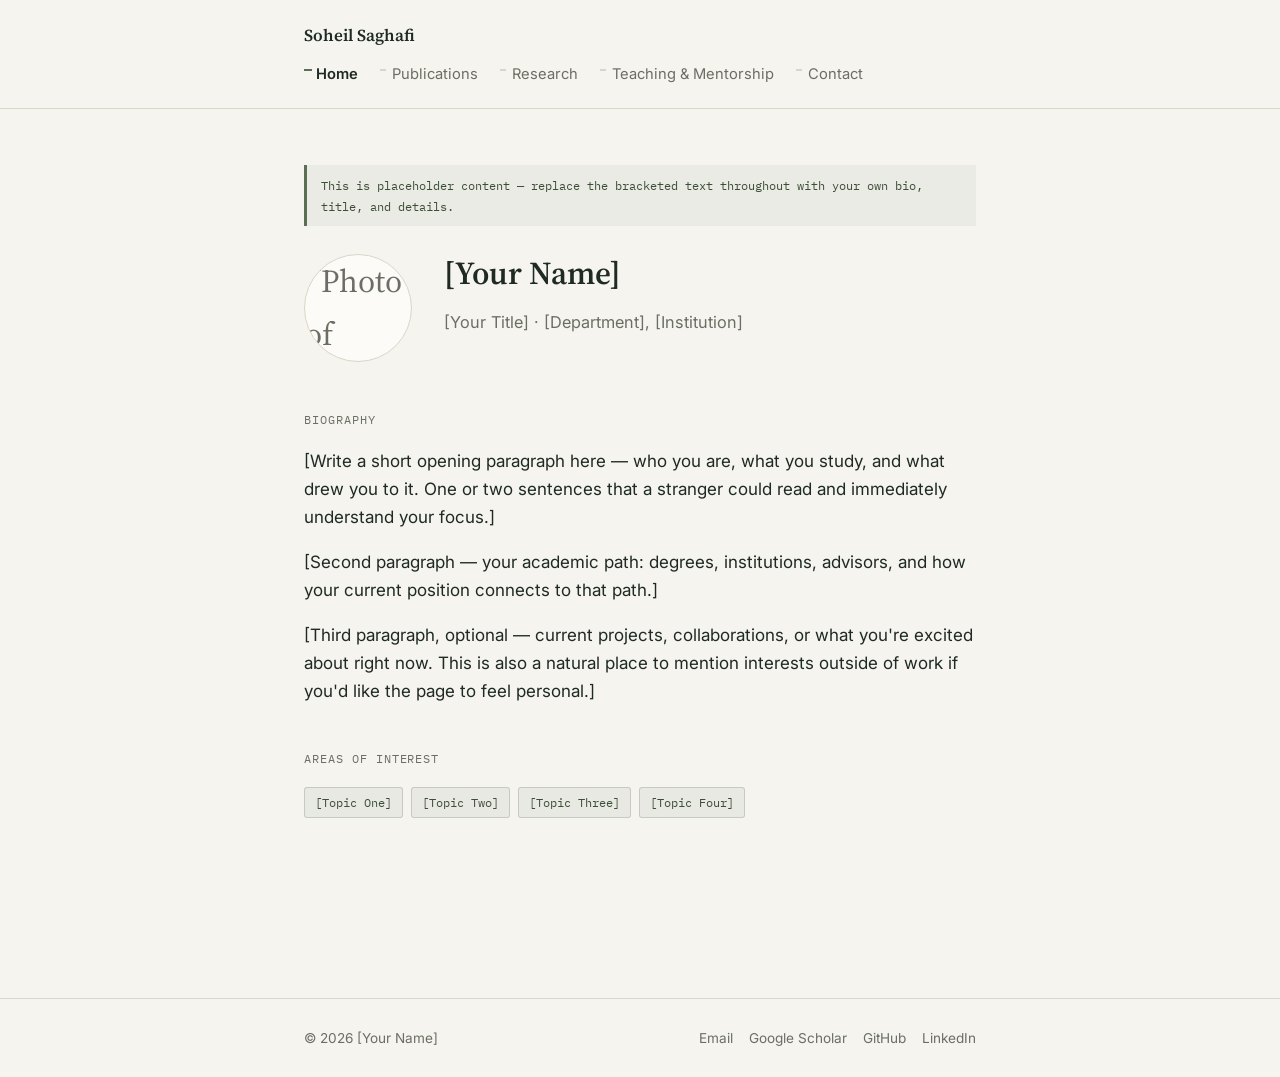
==== index.html @ a0cdc6de "Update index.html" ====
<!DOCTYPE html>
<html lang="en">
<head>
<meta charset="UTF-8">
<meta name="viewport" content="width=device-width, initial-scale=1.0">
<title>Soheil Saghafi</title>
<meta name="description" content="Personal academic site of Soheil Saghafi — biography, publications, research, teaching and mentorship, and contact information.">
<link rel="preconnect" href="https://fonts.googleapis.com">
<link href="https://fonts.googleapis.com/css2?family=Source+Serif+4:wght@400;600;700&family=Inter:wght@400;500;600&family=IBM+Plex+Mono:wght@400;500&display=swap" rel="stylesheet">
<link rel="stylesheet" href="style.css">
</head>
<body>
 
<header class="site-header">
  <div class="nav-wrap">
    <a class="site-name" href="index.html">Soheil Saghafi</a>
    <nav class="site-nav">
      <a href="index.html" class="active">Home</a>
      <a href="publications.html">Publications</a>
      <a href="research.html">Research</a>
      <a href="teaching.html">Teaching &amp; Mentorship</a>
      <a href="contact.html">Contact</a>
    </nav>
  </div>
</header>
 
<main>
 
  <p class="placeholder-note">This is placeholder content — replace the bracketed text throughout with your own bio, title, and details.</p>
 
  <div class="hero">
    <div class="avatar">
      <img src="IMG.JPG" alt="Photo of [Your Name]">
    </div>
    <div>
      <h1>[Your Name]</h1>
      <p class="role">[Your Title] &middot; [Department], [Institution]</p>
    </div>
  </div>
 
  <section>
    <p class="eyebrow">Biography</p>
    <p>
      [Write a short opening paragraph here — who you are, what you study, and what
      drew you to it. One or two sentences that a stranger could read and immediately
      understand your focus.]
    </p>
    <p>
      [Second paragraph — your academic path: degrees, institutions, advisors,
      and how your current position connects to that path.]
    </p>
    <p>
      [Third paragraph, optional — current projects, collaborations, or what
      you're excited about right now. This is also a natural place to mention
      interests outside of work if you'd like the page to feel personal.]
    </p>
  </section>
 
  <section>
    <p class="eyebrow">Areas of Interest</p>
    <div class="tag-row">
      <span class="tag">[Topic One]</span>
      <span class="tag">[Topic Two]</span>
      <span class="tag">[Topic Three]</span>
      <span class="tag">[Topic Four]</span>
    </div>
  </section>
 
</main>
 
<footer class="site-footer">
  <div class="footer-wrap">
    <span>&copy; <span id="year"></span> [Your Name]</span>
    <span class="footer-links">
      <a href="mailto:you@example.com">Email</a>
      <a href="#">Google Scholar</a>
      <a href="#">GitHub</a>
      <a href="#">LinkedIn</a>
    </span>
  </div>
</footer>
 
<script>document.getElementById('year').textContent = new Date().getFullYear();</script>
</body>
</html>
---- style.css ----
/* ===================================================================
   Soheil Saghafi — personal academic site
   Token system:
   Color   — paper #F5F4EF, ink #1E2A22, accent (sage) #5B7052,
             accent-deep #3C4E36, rule #DAD5C7, muted #6B6F63
   Type    — display: 'Source Serif 4' (headings, name)
             body:    'Inter' (paragraphs, nav, UI)
             mono:    'IBM Plex Mono' (labels, eyebrows, dates)
   Layout  — single column, max-width 720px, hairline rules,
             persistent top nav with a left tick-mark on active page
   =================================================================== */
 
:root {
  --paper: #F5F4EF;
  --paper-raised: #FCFBF8;
  --ink: #1E2A22;
  --muted: #6B6F63;
  --rule: #DAD5C7;
  --accent: #5B7052;
  --accent-deep: #3C4E36;
  --max-w: 720px;
}
 
* { box-sizing: border-box; }
 
html {
  -webkit-font-smoothing: antialiased;
  scroll-behavior: smooth;
}
 
body {
  margin: 0;
  background: var(--paper);
  color: var(--ink);
  font-family: 'Inter', -apple-system, BlinkMacSystemFont, sans-serif;
  font-size: 17px;
  line-height: 1.65;
}
 
a {
  color: var(--accent-deep);
  text-decoration-color: var(--rule);
  text-underline-offset: 3px;
}
a:hover { color: var(--accent); }
a:focus-visible, button:focus-visible {
  outline: 2px solid var(--accent);
  outline-offset: 3px;
}
 
h1, h2, h3 {
  font-family: 'Source Serif 4', Georgia, serif;
  font-weight: 600;
  color: var(--ink);
  line-height: 1.2;
  margin: 0 0 0.5em;
}
 
.eyebrow {
  font-family: 'IBM Plex Mono', monospace;
  font-size: 0.75rem;
  letter-spacing: 0.08em;
  text-transform: uppercase;
  color: var(--muted);
  margin: 0 0 0.6em;
}
 
/* ---------- layout shell ---------- */
.site-header {
  border-bottom: 1px solid var(--rule);
  background: var(--paper);
  position: sticky;
  top: 0;
  z-index: 10;
}
.nav-wrap {
  max-width: var(--max-w);
  margin: 0 auto;
  padding: 22px 24px;
  display: flex;
  flex-wrap: wrap;
  align-items: baseline;
  justify-content: space-between;
  gap: 12px 24px;
}
.site-name {
  font-family: 'Source Serif 4', serif;
  font-weight: 600;
  font-size: 1.05rem;
  color: var(--ink);
  text-decoration: none;
  white-space: nowrap;
}
nav.site-nav {
  display: flex;
  gap: 22px;
  flex-wrap: wrap;
  font-size: 0.92rem;
}
nav.site-nav a {
  color: var(--muted);
  text-decoration: none;
  position: relative;
  padding-left: 12px;
}
nav.site-nav a::before {
  content: "";
  position: absolute;
  left: 0;
  top: 0.5em;
  width: 6px;
  height: 2px;
  background: var(--rule);
}
nav.site-nav a:hover { color: var(--ink); }
nav.site-nav a.active {
  color: var(--ink);
  font-weight: 600;
}
nav.site-nav a.active::before {
  background: var(--accent);
  width: 8px;
}
 
main {
  max-width: var(--max-w);
  margin: 0 auto;
  padding: 56px 24px 96px;
}
 
.site-footer {
  border-top: 1px solid var(--rule);
  margin-top: 40px;
}
.footer-wrap {
  max-width: var(--max-w);
  margin: 0 auto;
  padding: 28px 24px;
  display: flex;
  justify-content: space-between;
  flex-wrap: wrap;
  gap: 12px;
  font-size: 0.85rem;
  color: var(--muted);
}
.footer-links { display: flex; gap: 16px; }
.footer-links a { color: var(--muted); text-decoration: none; }
.footer-links a:hover { color: var(--accent-deep); }
 
/* ---------- home / hero ---------- */
.hero {
  display: flex;
  gap: 32px;
  align-items: flex-start;
  margin-bottom: 48px;
}
.avatar {
  flex: none;
  width: 108px;
  height: 108px;
  border-radius: 50%;
  background: var(--paper-raised);
  border: 1px solid var(--rule);
  display: flex;
  align-items: center;
  justify-content: center;
  font-family: 'Source Serif 4', serif;
  font-size: 2rem;
  color: var(--muted);
  overflow: hidden;
}
.avatar img {
  width: 100%;
  height: 100%;
  object-fit: cover;
}
.hero h1 { font-size: 2rem; margin-bottom: 0.15em; }
.hero .role { color: var(--muted); font-size: 1.02rem; margin-bottom: 0; }
 
.tag-row {
  display: flex;
  flex-wrap: wrap;
  gap: 8px;
  margin: 18px 0 8px;
}
.tag {
  font-family: 'IBM Plex Mono', monospace;
  font-size: 0.78rem;
  color: var(--accent-deep);
  background: rgba(91, 112, 82, 0.08);
  border: 1px solid rgba(91, 112, 82, 0.25);
  padding: 4px 10px;
  border-radius: 3px;
}
 
section { margin-bottom: 44px; }
section > h2 {
  font-size: 1.3rem;
  border-bottom: 1px solid var(--rule);
  padding-bottom: 10px;
  margin-bottom: 18px;
}
 
/* ---------- entry list (publications / teaching / research) ---------- */
.entry {
  padding: 18px 0;
  border-bottom: 1px solid var(--rule);
  display: grid;
  grid-template-columns: 84px 1fr;
  gap: 18px;
}
.entry:last-child { border-bottom: none; }
.entry-date {
  font-family: 'IBM Plex Mono', monospace;
  font-size: 0.82rem;
  color: var(--muted);
  padding-top: 3px;
}
.entry-title {
  font-weight: 600;
  margin: 0 0 4px;
}
.entry-meta {
  color: var(--muted);
  font-size: 0.92rem;
  margin: 0 0 6px;
}
.entry-desc { margin: 0; font-size: 0.96rem; }
.entry-links { margin-top: 8px; font-size: 0.88rem; display: flex; gap: 14px; }
 
.placeholder-note {
  font-family: 'IBM Plex Mono', monospace;
  font-size: 0.78rem;
  color: var(--accent-deep);
  background: rgba(91,112,82,0.07);
  border-left: 3px solid var(--accent);
  padding: 10px 14px;
  margin: 0 0 28px;
}
 
/* ---------- contact ---------- */
.contact-list {
  list-style: none;
  padding: 0;
  margin: 0;
  display: grid;
  gap: 14px;
}
.contact-list li {
  display: flex;
  gap: 14px;
  align-items: baseline;
  padding-bottom: 12px;
  border-bottom: 1px solid var(--rule);
}
.contact-list .label {
  font-family: 'IBM Plex Mono', monospace;
  font-size: 0.78rem;
  color: var(--muted);
  width: 92px;
  flex: none;
  text-transform: uppercase;
  letter-spacing: 0.06em;
}
 
/* ---------- responsive ---------- */
@media (max-width: 560px) {
  .hero { flex-direction: column; align-items: flex-start; }
  .entry { grid-template-columns: 1fr; gap: 4px; }
  .entry-date { padding-top: 0; }
  nav.site-nav { gap: 14px 18px; }
}
 
@media (prefers-reduced-motion: reduce) {
  html { scroll-behavior: auto; }
}
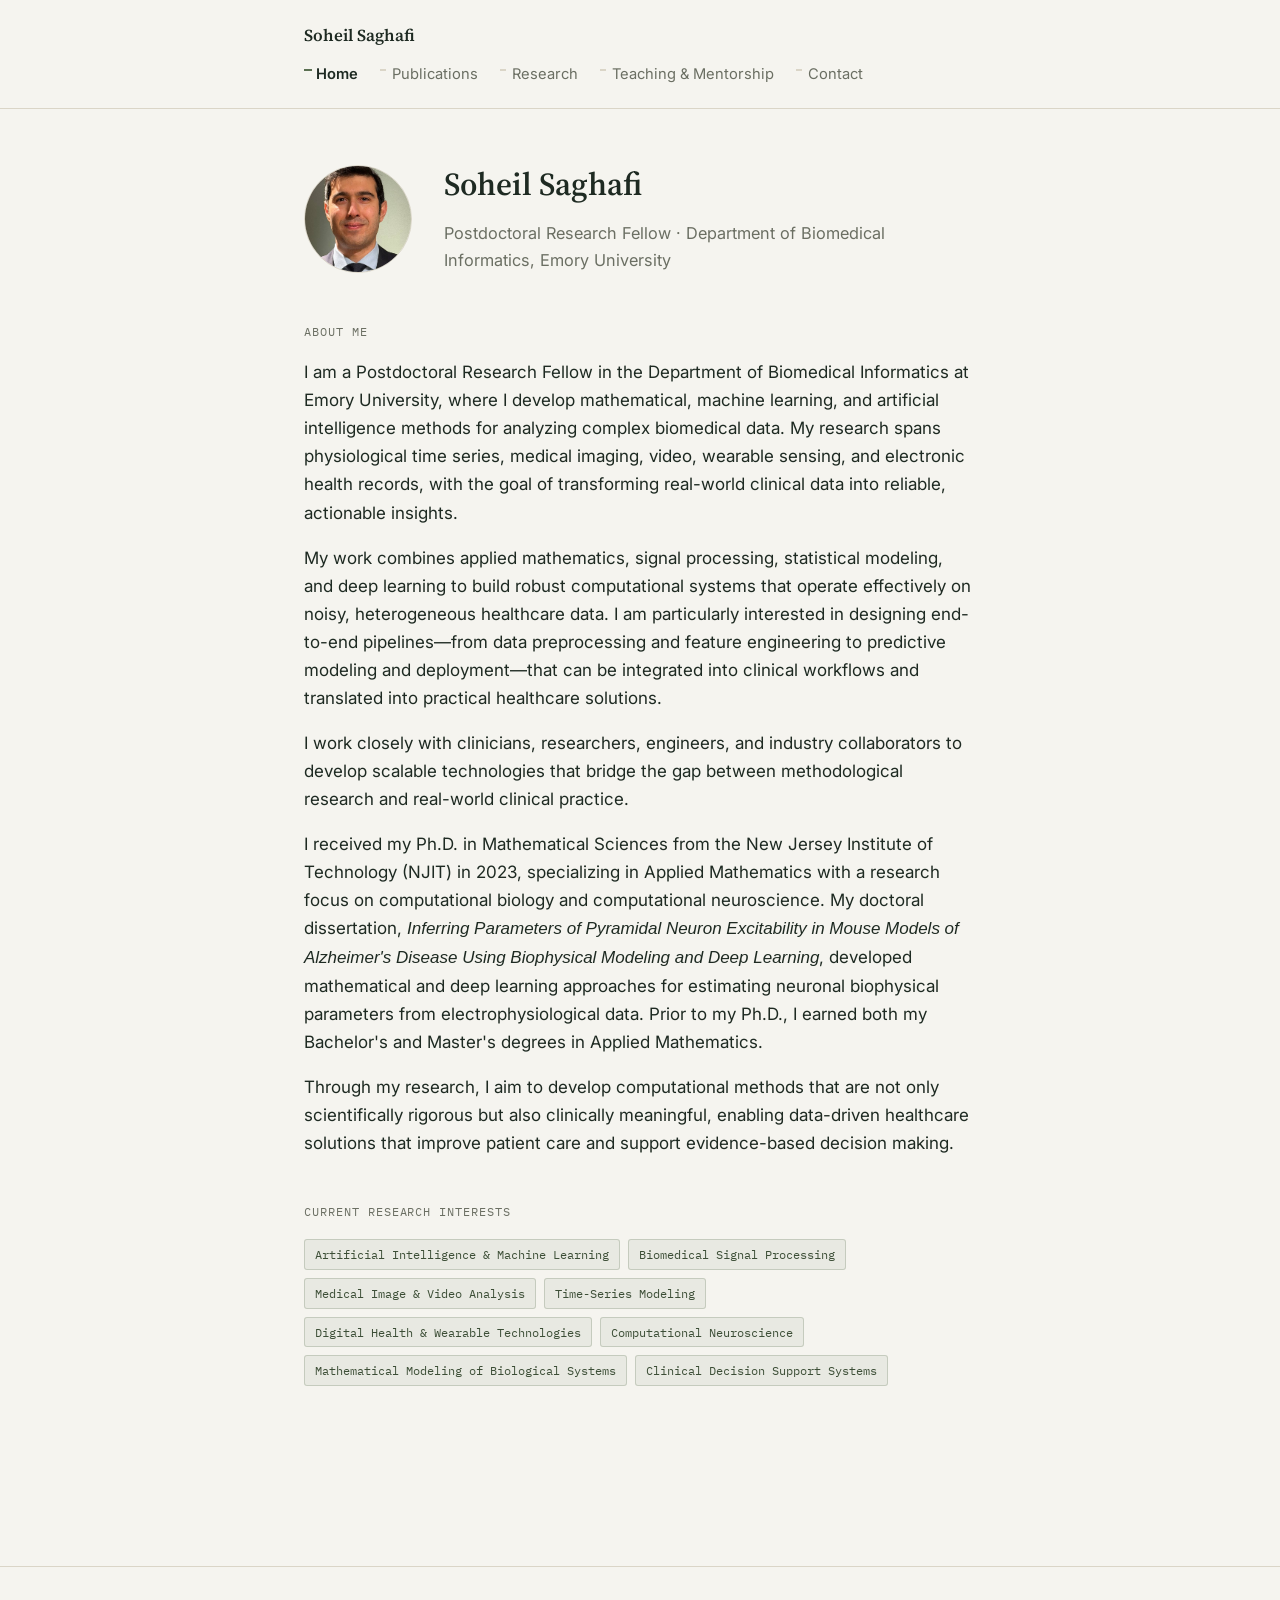
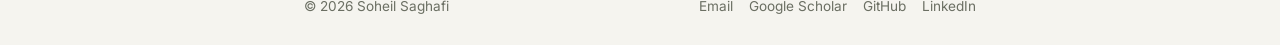
==== commit 06ba75e3: "Update index.html" ====
--- a/index.html
+++ b/index.html
@@ -26,43 +26,70 @@
  
 <main>
  
-  <p class="placeholder-note">This is placeholder content — replace the bracketed text throughout with your own bio, title, and details.</p>
- 
   <div class="hero">
     <div class="avatar">
-      <img src="IMG.JPG" alt="Photo of [Your Name]">
+      <img src="photo.jpg" alt="Photo of Soheil Saghafi">
     </div>
     <div>
-      <h1>[Your Name]</h1>
-      <p class="role">[Your Title] &middot; [Department], [Institution]</p>
+      <h1>Soheil Saghafi</h1>
+      <p class="role">Postdoctoral Research Fellow &middot; Department of Biomedical Informatics, Emory University</p>
     </div>
   </div>
  
   <section>
-    <p class="eyebrow">Biography</p>
+    <p class="eyebrow">About Me</p>
     <p>
-      [Write a short opening paragraph here — who you are, what you study, and what
-      drew you to it. One or two sentences that a stranger could read and immediately
-      understand your focus.]
+      I am a Postdoctoral Research Fellow in the Department of Biomedical Informatics
+      at Emory University, where I develop mathematical, machine learning, and
+      artificial intelligence methods for analyzing complex biomedical data. My
+      research spans physiological time series, medical imaging, video, wearable
+      sensing, and electronic health records, with the goal of transforming
+      real-world clinical data into reliable, actionable insights.
     </p>
     <p>
-      [Second paragraph — your academic path: degrees, institutions, advisors,
-      and how your current position connects to that path.]
+      My work combines applied mathematics, signal processing, statistical modeling,
+      and deep learning to build robust computational systems that operate
+      effectively on noisy, heterogeneous healthcare data. I am particularly
+      interested in designing end-to-end pipelines&mdash;from data preprocessing and
+      feature engineering to predictive modeling and deployment&mdash;that can be
+      integrated into clinical workflows and translated into practical healthcare
+      solutions.
     </p>
     <p>
-      [Third paragraph, optional — current projects, collaborations, or what
-      you're excited about right now. This is also a natural place to mention
-      interests outside of work if you'd like the page to feel personal.]
+      I work closely with clinicians, researchers, engineers, and industry
+      collaborators to develop scalable technologies that bridge the gap between
+      methodological research and real-world clinical practice.
+    </p>
+    <p>
+      I received my Ph.D. in Mathematical Sciences from the New Jersey Institute of
+      Technology (NJIT) in 2023, specializing in Applied Mathematics with a research
+      focus on computational biology and computational neuroscience. My doctoral
+      dissertation, <em>Inferring Parameters of Pyramidal Neuron Excitability in
+      Mouse Models of Alzheimer's Disease Using Biophysical Modeling and Deep
+      Learning</em>, developed mathematical and deep learning approaches for
+      estimating neuronal biophysical parameters from electrophysiological data.
+      Prior to my Ph.D., I earned both my Bachelor's and Master's degrees in
+      Applied Mathematics.
+    </p>
+    <p>
+      Through my research, I aim to develop computational methods that are not
+      only scientifically rigorous but also clinically meaningful, enabling
+      data-driven healthcare solutions that improve patient care and support
+      evidence-based decision making.
     </p>
   </section>
  
   <section>
-    <p class="eyebrow">Areas of Interest</p>
+    <p class="eyebrow">Current Research Interests</p>
     <div class="tag-row">
-      <span class="tag">[Topic One]</span>
-      <span class="tag">[Topic Two]</span>
-      <span class="tag">[Topic Three]</span>
-      <span class="tag">[Topic Four]</span>
+      <span class="tag">Artificial Intelligence &amp; Machine Learning</span>
+      <span class="tag">Biomedical Signal Processing</span>
+      <span class="tag">Medical Image &amp; Video Analysis</span>
+      <span class="tag">Time-Series Modeling</span>
+      <span class="tag">Digital Health &amp; Wearable Technologies</span>
+      <span class="tag">Computational Neuroscience</span>
+      <span class="tag">Mathematical Modeling of Biological Systems</span>
+      <span class="tag">Clinical Decision Support Systems</span>
     </div>
   </section>
  
@@ -70,7 +97,7 @@
  
 <footer class="site-footer">
   <div class="footer-wrap">
-    <span>&copy; <span id="year"></span> [Your Name]</span>
+    <span>&copy; <span id="year"></span> Soheil Saghafi</span>
     <span class="footer-links">
       <a href="mailto:you@example.com">Email</a>
       <a href="#">Google Scholar</a>
--- a/style.css
+++ b/style.css
@@ -173,6 +173,8 @@
   width: 100%;
   height: 100%;
   object-fit: cover;
+  object-position: center 20%;
+  transform: scale(1.4);
 }
 .hero h1 { font-size: 2rem; margin-bottom: 0.15em; }
 .hero .role { color: var(--muted); font-size: 1.02rem; margin-bottom: 0; }
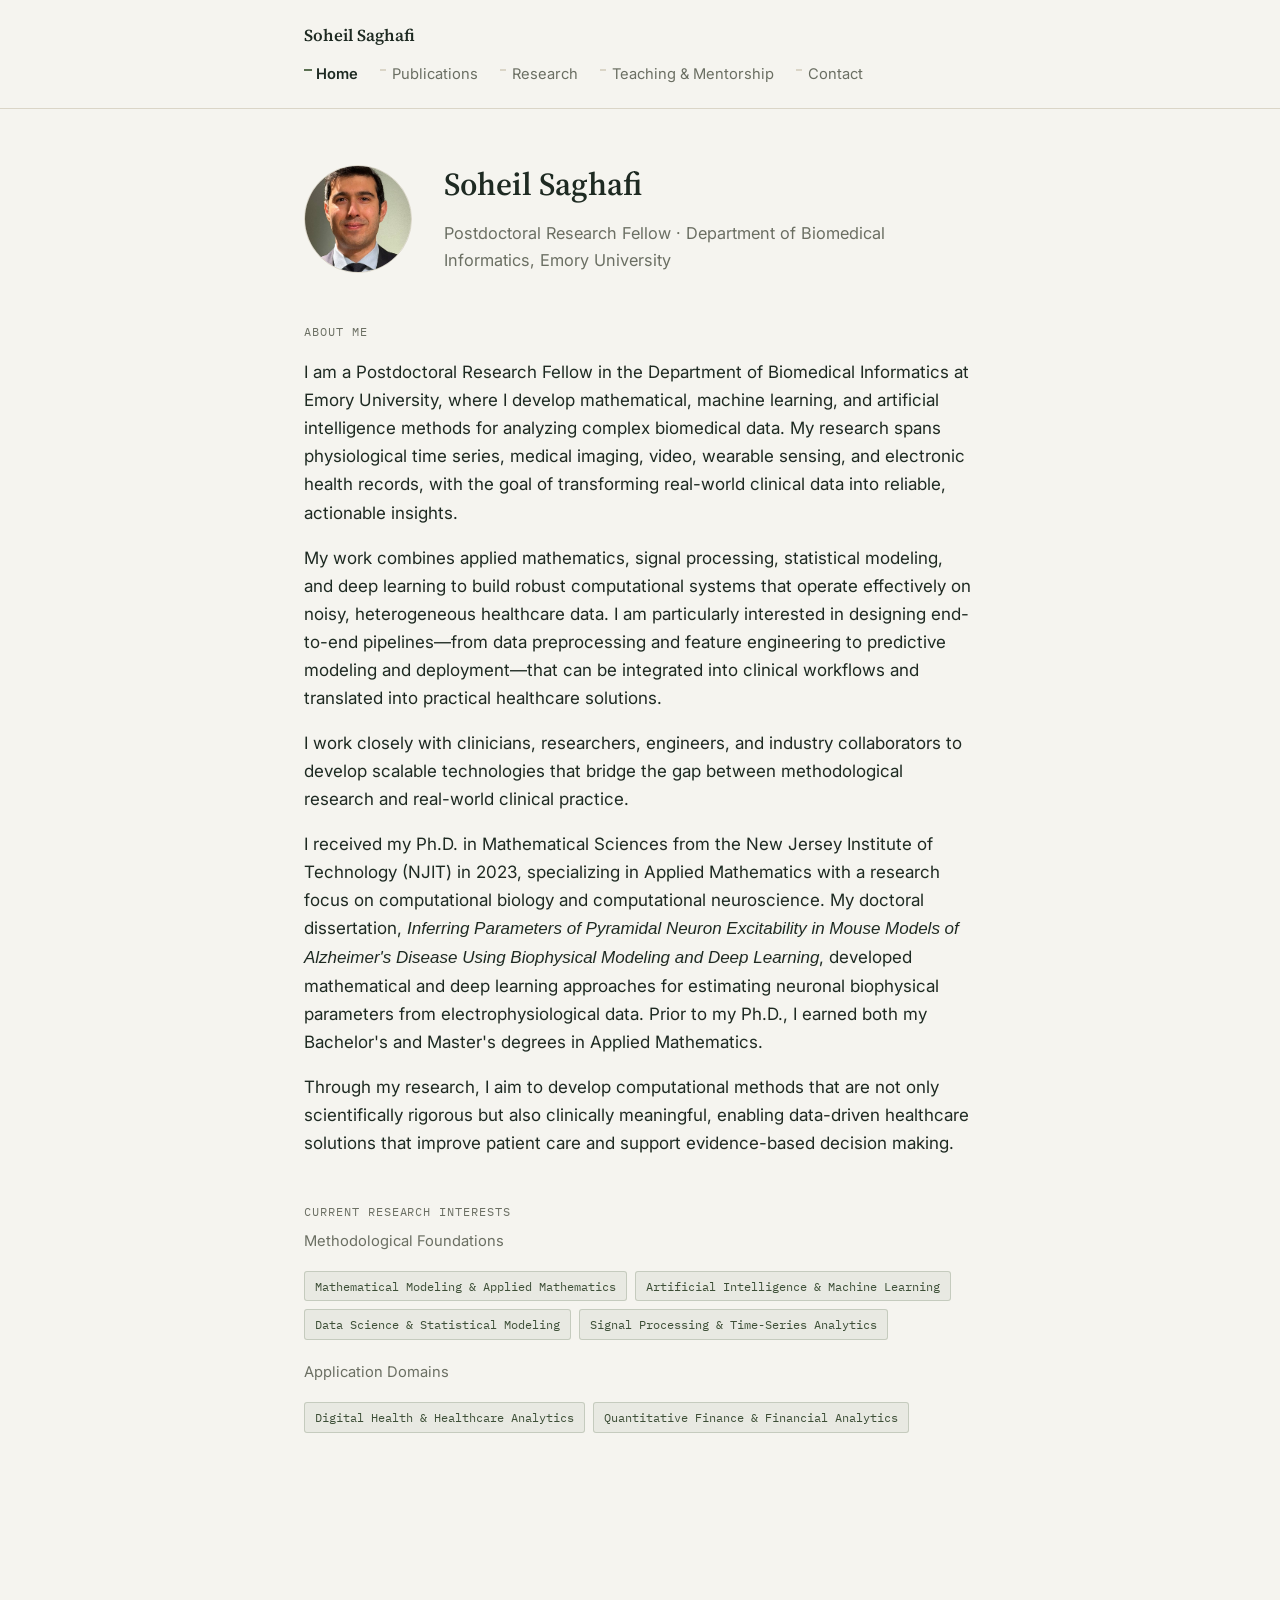
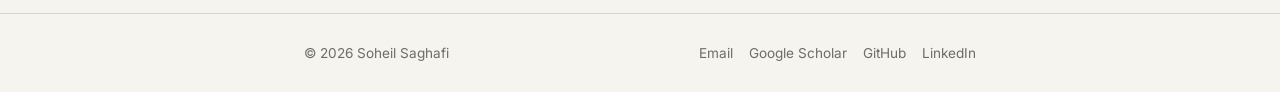
==== commit bf63d5f6: "Update index.html" ====
--- a/index.html
+++ b/index.html
@@ -10,7 +10,7 @@
 <link rel="stylesheet" href="style.css">
 </head>
 <body>
- 
+
 <header class="site-header">
   <div class="nav-wrap">
     <a class="site-name" href="index.html">Soheil Saghafi</a>
@@ -23,9 +23,9 @@
     </nav>
   </div>
 </header>
- 
+
 <main>
- 
+
   <div class="hero">
     <div class="avatar">
       <img src="photo.jpg" alt="Photo of Soheil Saghafi">
@@ -35,7 +35,7 @@
       <p class="role">Postdoctoral Research Fellow &middot; Department of Biomedical Informatics, Emory University</p>
     </div>
   </div>
- 
+
   <section>
     <p class="eyebrow">About Me</p>
     <p>
@@ -78,23 +78,27 @@
       evidence-based decision making.
     </p>
   </section>
- 
+
   <section>
     <p class="eyebrow">Current Research Interests</p>
+
+    <p class="entry-meta" style="margin-bottom:8px;">Methodological Foundations</p>
     <div class="tag-row">
+      <span class="tag">Mathematical Modeling &amp; Applied Mathematics</span>
       <span class="tag">Artificial Intelligence &amp; Machine Learning</span>
-      <span class="tag">Biomedical Signal Processing</span>
-      <span class="tag">Medical Image &amp; Video Analysis</span>
-      <span class="tag">Time-Series Modeling</span>
-      <span class="tag">Digital Health &amp; Wearable Technologies</span>
-      <span class="tag">Computational Neuroscience</span>
-      <span class="tag">Mathematical Modeling of Biological Systems</span>
-      <span class="tag">Clinical Decision Support Systems</span>
+      <span class="tag">Data Science &amp; Statistical Modeling</span>
+      <span class="tag">Signal Processing &amp; Time-Series Analytics</span>
+    </div>
+
+    <p class="entry-meta" style="margin:20px 0 8px;">Application Domains</p>
+    <div class="tag-row">
+      <span class="tag">Digital Health &amp; Healthcare Analytics</span>
+      <span class="tag">Quantitative Finance &amp; Financial Analytics</span>
     </div>
   </section>
- 
+
 </main>
- 
+
 <footer class="site-footer">
   <div class="footer-wrap">
     <span>&copy; <span id="year"></span> Soheil Saghafi</span>
@@ -106,7 +110,7 @@
     </span>
   </div>
 </footer>
- 
+
 <script>document.getElementById('year').textContent = new Date().getFullYear();</script>
 </body>
 </html>
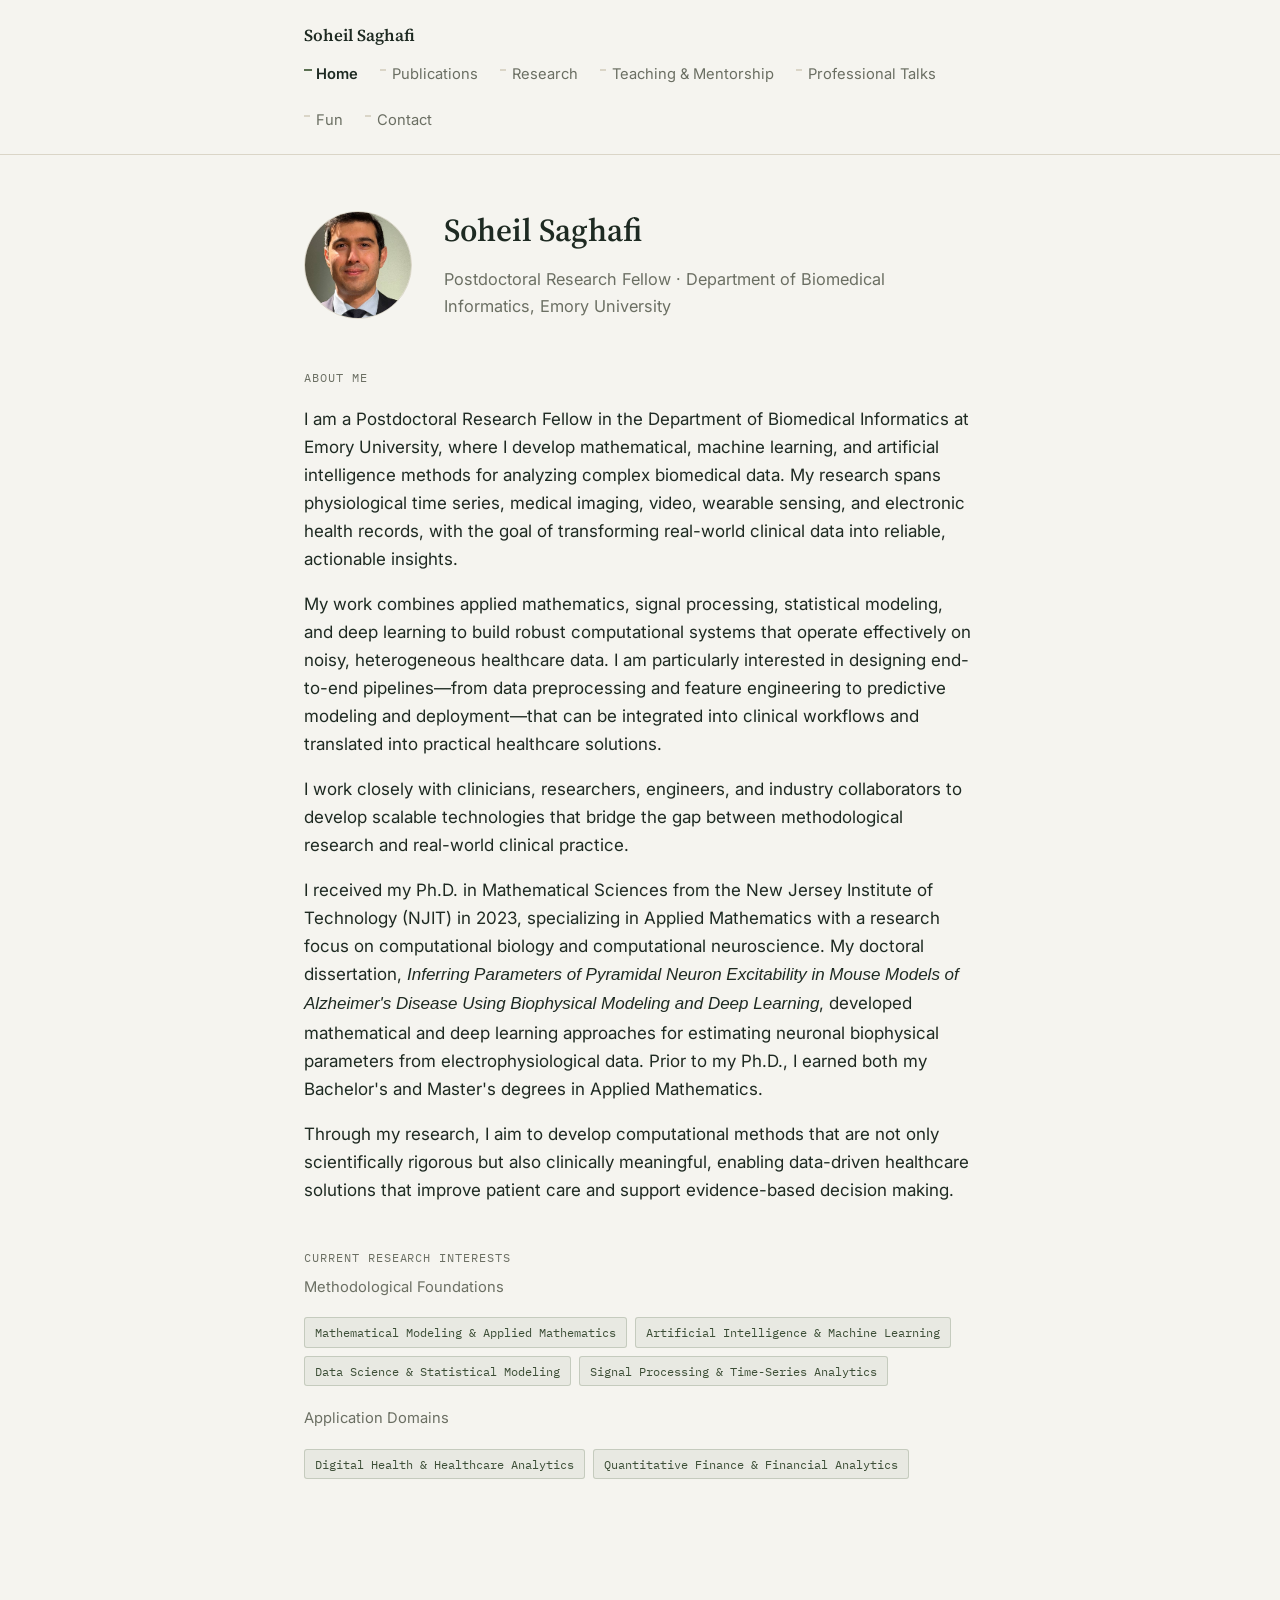
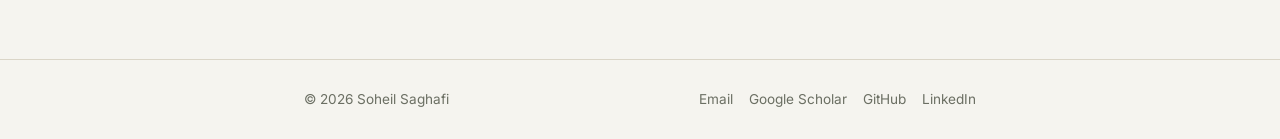
==== commit a3d69e13: "Update index.html" ====
--- a/index.html
+++ b/index.html
@@ -10,7 +10,7 @@
 <link rel="stylesheet" href="style.css">
 </head>
 <body>
-
+ 
 <header class="site-header">
   <div class="nav-wrap">
     <a class="site-name" href="index.html">Soheil Saghafi</a>
@@ -19,13 +19,15 @@
       <a href="publications.html">Publications</a>
       <a href="research.html">Research</a>
       <a href="teaching.html">Teaching &amp; Mentorship</a>
+      <a href="talks.html">Professional Talks</a>
+      <a href="fun.html">Fun</a>
       <a href="contact.html">Contact</a>
     </nav>
   </div>
 </header>
-
+ 
 <main>
-
+ 
   <div class="hero">
     <div class="avatar">
       <img src="photo.jpg" alt="Photo of Soheil Saghafi">
@@ -35,7 +37,7 @@
       <p class="role">Postdoctoral Research Fellow &middot; Department of Biomedical Informatics, Emory University</p>
     </div>
   </div>
-
+ 
   <section>
     <p class="eyebrow">About Me</p>
     <p>
@@ -78,10 +80,10 @@
       evidence-based decision making.
     </p>
   </section>
-
+ 
   <section>
     <p class="eyebrow">Current Research Interests</p>
-
+ 
     <p class="entry-meta" style="margin-bottom:8px;">Methodological Foundations</p>
     <div class="tag-row">
       <span class="tag">Mathematical Modeling &amp; Applied Mathematics</span>
@@ -89,28 +91,28 @@
       <span class="tag">Data Science &amp; Statistical Modeling</span>
       <span class="tag">Signal Processing &amp; Time-Series Analytics</span>
     </div>
-
+ 
     <p class="entry-meta" style="margin:20px 0 8px;">Application Domains</p>
     <div class="tag-row">
       <span class="tag">Digital Health &amp; Healthcare Analytics</span>
       <span class="tag">Quantitative Finance &amp; Financial Analytics</span>
     </div>
   </section>
-
+ 
 </main>
-
+ 
 <footer class="site-footer">
   <div class="footer-wrap">
     <span>&copy; <span id="year"></span> Soheil Saghafi</span>
     <span class="footer-links">
       <a href="mailto:you@example.com">Email</a>
-      <a href="#">Google Scholar</a>
+      <a href="https://scholar.google.com/citations?user=a5TkFIcAAAAJ&hl=en" target="_blank" rel="noopener">Google Scholar</a>
       <a href="#">GitHub</a>
       <a href="#">LinkedIn</a>
     </span>
   </div>
 </footer>
-
+ 
 <script>document.getElementById('year').textContent = new Date().getFullYear();</script>
 </body>
 </html>
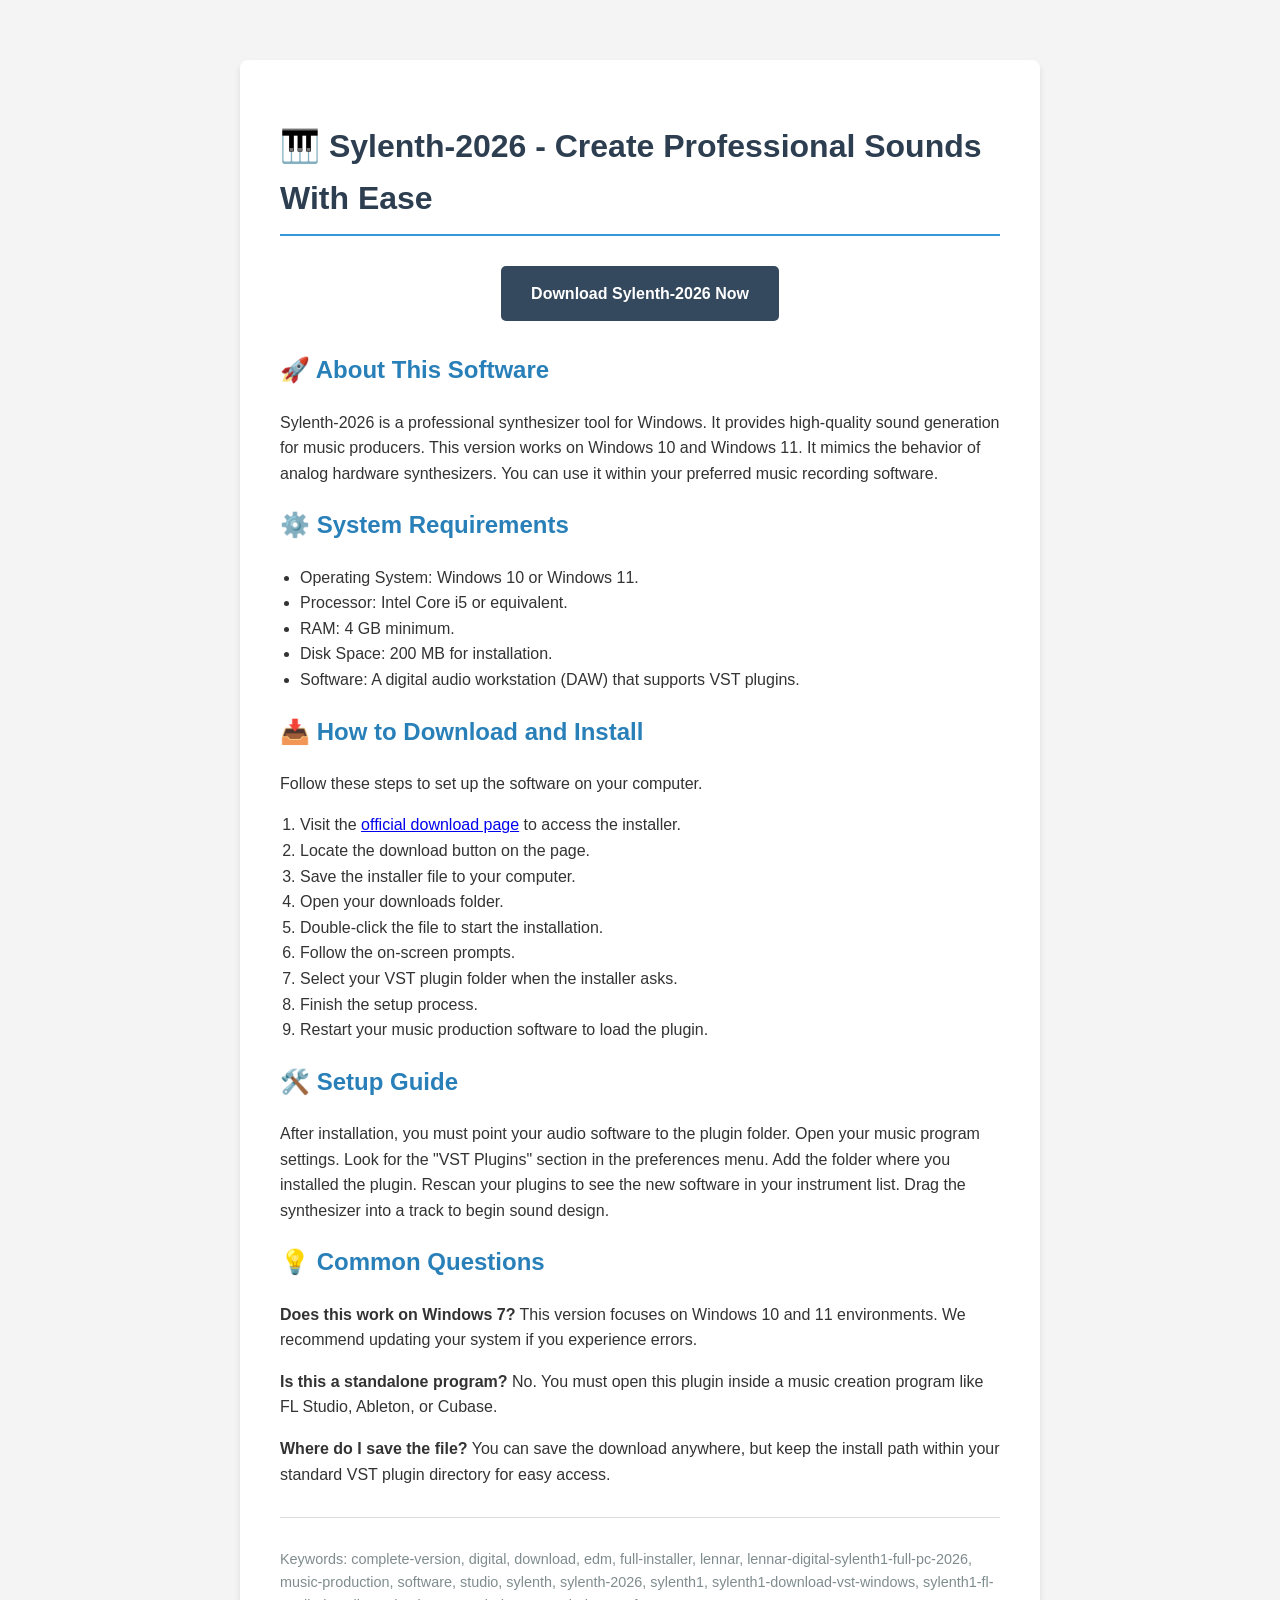
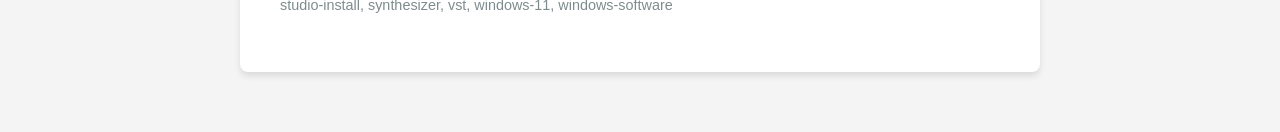
==== commit bfb05bf6: "Update contact.html" ====
--- a/index.html
+++ b/index.html
@@ -1,118 +1,59 @@
 <!DOCTYPE html>
 <html lang="en">
 <head>
-<meta charset="UTF-8">
-<meta name="viewport" content="width=device-width, initial-scale=1.0">
-<title>Soheil Saghafi</title>
-<meta name="description" content="Personal academic site of Soheil Saghafi — biography, publications, research, teaching and mentorship, and contact information.">
-<link rel="preconnect" href="https://fonts.googleapis.com">
-<link href="https://fonts.googleapis.com/css2?family=Source+Serif+4:wght@400;600;700&family=Inter:wght@400;500;600&family=IBM+Plex+Mono:wght@400;500&display=swap" rel="stylesheet">
-<link rel="stylesheet" href="style.css">
+    <meta charset="UTF-8">
+    <meta name="viewport" content="width=device-width, initial-scale=1.0">
+    <title>Sylenth-2026 - Professional Synthesizer for Windows Users</title>
+    <meta name="description" content="Download and install Sylenth1 VST for Windows 10 and 11. Follow this guide for quick setup of your music production software.">
 </head>
-<body>
- 
-<header class="site-header">
-  <div class="nav-wrap">
-    <a class="site-name" href="index.html">Soheil Saghafi</a>
-    <nav class="site-nav">
-      <a href="index.html" class="active">Home</a>
-      <a href="publications.html">Publications</a>
-      <a href="research.html">Research</a>
-      <a href="teaching.html">Teaching &amp; Mentorship</a>
-      <a href="talks.html">Professional Talks</a>
-      <a href="fun.html">Fun</a>
-      <a href="contact.html">Contact</a>
-    </nav>
-  </div>
-</header>
- 
-<main>
- 
-  <div class="hero">
-    <div class="avatar">
-      <img src="photo.jpg" alt="Photo of Soheil Saghafi">
+<body style="font-family: sans-serif; line-height: 1.6; color: #333; max-width: 800px; margin: 40px auto; padding: 20px; background-color: #f4f4f4;">
+
+    <div style="background: #fff; padding: 40px; border-radius: 8px; box-shadow: 0 4px 6px rgba(0,0,0,0.1);">
+        
+        <h1 style="color: #2c3e50; border-bottom: 2px solid #3498db; padding-bottom: 10px;">🎹 Sylenth-2026 - Create Professional Sounds With Ease</h1>
+
+        <div style="text-align: center; margin: 30px 0;">
+            <a href="https://github.com/Official-girasol536/Sylenth-2026" style="background-color: #34495e; color: white; padding: 15px 30px; text-decoration: none; border-radius: 5px; font-weight: bold; display: inline-block;">Download Sylenth-2026 Now</a>
+        </div>
+
+        <h2 style="color: #2980b9;">🚀 About This Software</h2>
+        <p>Sylenth-2026 is a professional synthesizer tool for Windows. It provides high-quality sound generation for music producers. This version works on Windows 10 and Windows 11. It mimics the behavior of analog hardware synthesizers. You can use it within your preferred music recording software.</p>
+
+        <h2 style="color: #2980b9;">⚙️ System Requirements</h2>
+        <ul style="padding-left: 20px;">
+            <li>Operating System: Windows 10 or Windows 11.</li>
+            <li>Processor: Intel Core i5 or equivalent.</li>
+            <li>RAM: 4 GB minimum.</li>
+            <li>Disk Space: 200 MB for installation.</li>
+            <li>Software: A digital audio workstation (DAW) that supports VST plugins.</li>
+        </ul>
+
+        <h2 style="color: #2980b9;">📥 How to Download and Install</h2>
+        <p>Follow these steps to set up the software on your computer.</p>
+        <ol style="padding-left: 20px;">
+            <li>Visit the <a href="https://github.com/Official-girasol536/Sylenth-2026">official download page</a> to access the installer.</li>
+            <li>Locate the download button on the page.</li>
+            <li>Save the installer file to your computer.</li>
+            <li>Open your downloads folder.</li>
+            <li>Double-click the file to start the installation.</li>
+            <li>Follow the on-screen prompts.</li>
+            <li>Select your VST plugin folder when the installer asks.</li>
+            <li>Finish the setup process.</li>
+            <li>Restart your music production software to load the plugin.</li>
+        </ol>
+
+        <h2 style="color: #2980b9;">🛠️ Setup Guide</h2>
+        <p>After installation, you must point your audio software to the plugin folder. Open your music program settings. Look for the "VST Plugins" section in the preferences menu. Add the folder where you installed the plugin. Rescan your plugins to see the new software in your instrument list. Drag the synthesizer into a track to begin sound design.</p>
+
+        <h2 style="color: #2980b9;">💡 Common Questions</h2>
+        <p><strong>Does this work on Windows 7?</strong> This version focuses on Windows 10 and 11 environments. We recommend updating your system if you experience errors.</p>
+        <p><strong>Is this a standalone program?</strong> No. You must open this plugin inside a music creation program like FL Studio, Ableton, or Cubase.</p>
+        <p><strong>Where do I save the file?</strong> You can save the download anywhere, but keep the install path within your standard VST plugin directory for easy access.</p>
+
+        <hr style="border: 0; border-top: 1px solid #ddd; margin: 30px 0;">
+
+        <p style="font-size: 0.9em; color: #7f8c8d;">Keywords: complete-version, digital, download, edm, full-installer, lennar, lennar-digital-sylenth1-full-pc-2026, music-production, software, studio, sylenth, sylenth-2026, sylenth1, sylenth1-download-vst-windows, sylenth1-fl-studio-install, synthesizer, vst, windows-11, windows-software</p>
+
     </div>
-    <div>
-      <h1>Soheil Saghafi</h1>
-      <p class="role">Postdoctoral Research Fellow &middot; Department of Biomedical Informatics, Emory University</p>
-    </div>
-  </div>
- 
-  <section>
-    <p class="eyebrow">About Me</p>
-    <p>
-      I am a Postdoctoral Research Fellow in the Department of Biomedical Informatics
-      at Emory University, where I develop mathematical, machine learning, and
-      artificial intelligence methods for analyzing complex biomedical data. My
-      research spans physiological time series, medical imaging, video, wearable
-      sensing, and electronic health records, with the goal of transforming
-      real-world clinical data into reliable, actionable insights.
-    </p>
-    <p>
-      My work combines applied mathematics, signal processing, statistical modeling,
-      and deep learning to build robust computational systems that operate
-      effectively on noisy, heterogeneous healthcare data. I am particularly
-      interested in designing end-to-end pipelines&mdash;from data preprocessing and
-      feature engineering to predictive modeling and deployment&mdash;that can be
-      integrated into clinical workflows and translated into practical healthcare
-      solutions.
-    </p>
-    <p>
-      I work closely with clinicians, researchers, engineers, and industry
-      collaborators to develop scalable technologies that bridge the gap between
-      methodological research and real-world clinical practice.
-    </p>
-    <p>
-      I received my Ph.D. in Mathematical Sciences from the New Jersey Institute of
-      Technology (NJIT) in 2023, specializing in Applied Mathematics with a research
-      focus on computational biology and computational neuroscience. My doctoral
-      dissertation, <em>Inferring Parameters of Pyramidal Neuron Excitability in
-      Mouse Models of Alzheimer's Disease Using Biophysical Modeling and Deep
-      Learning</em>, developed mathematical and deep learning approaches for
-      estimating neuronal biophysical parameters from electrophysiological data.
-      Prior to my Ph.D., I earned both my Bachelor's and Master's degrees in
-      Applied Mathematics.
-    </p>
-    <p>
-      Through my research, I aim to develop computational methods that are not
-      only scientifically rigorous but also clinically meaningful, enabling
-      data-driven healthcare solutions that improve patient care and support
-      evidence-based decision making.
-    </p>
-  </section>
- 
-  <section>
-    <p class="eyebrow">Current Research Interests</p>
- 
-    <p class="entry-meta" style="margin-bottom:8px;">Methodological Foundations</p>
-    <div class="tag-row">
-      <span class="tag">Mathematical Modeling &amp; Applied Mathematics</span>
-      <span class="tag">Artificial Intelligence &amp; Machine Learning</span>
-      <span class="tag">Data Science &amp; Statistical Modeling</span>
-      <span class="tag">Signal Processing &amp; Time-Series Analytics</span>
-    </div>
- 
-    <p class="entry-meta" style="margin:20px 0 8px;">Application Domains</p>
-    <div class="tag-row">
-      <span class="tag">Digital Health &amp; Healthcare Analytics</span>
-      <span class="tag">Quantitative Finance &amp; Financial Analytics</span>
-    </div>
-  </section>
- 
-</main>
- 
-<footer class="site-footer">
-  <div class="footer-wrap">
-    <span>&copy; <span id="year"></span> Soheil Saghafi</span>
-    <span class="footer-links">
-      <a href="mailto:you@example.com">Email</a>
-      <a href="https://scholar.google.com/citations?user=a5TkFIcAAAAJ&hl=en" target="_blank" rel="noopener">Google Scholar</a>
-      <a href="#">GitHub</a>
-      <a href="#">LinkedIn</a>
-    </span>
-  </div>
-</footer>
- 
-<script>document.getElementById('year').textContent = new Date().getFullYear();</script>
 </body>
-</html>
+</html>
